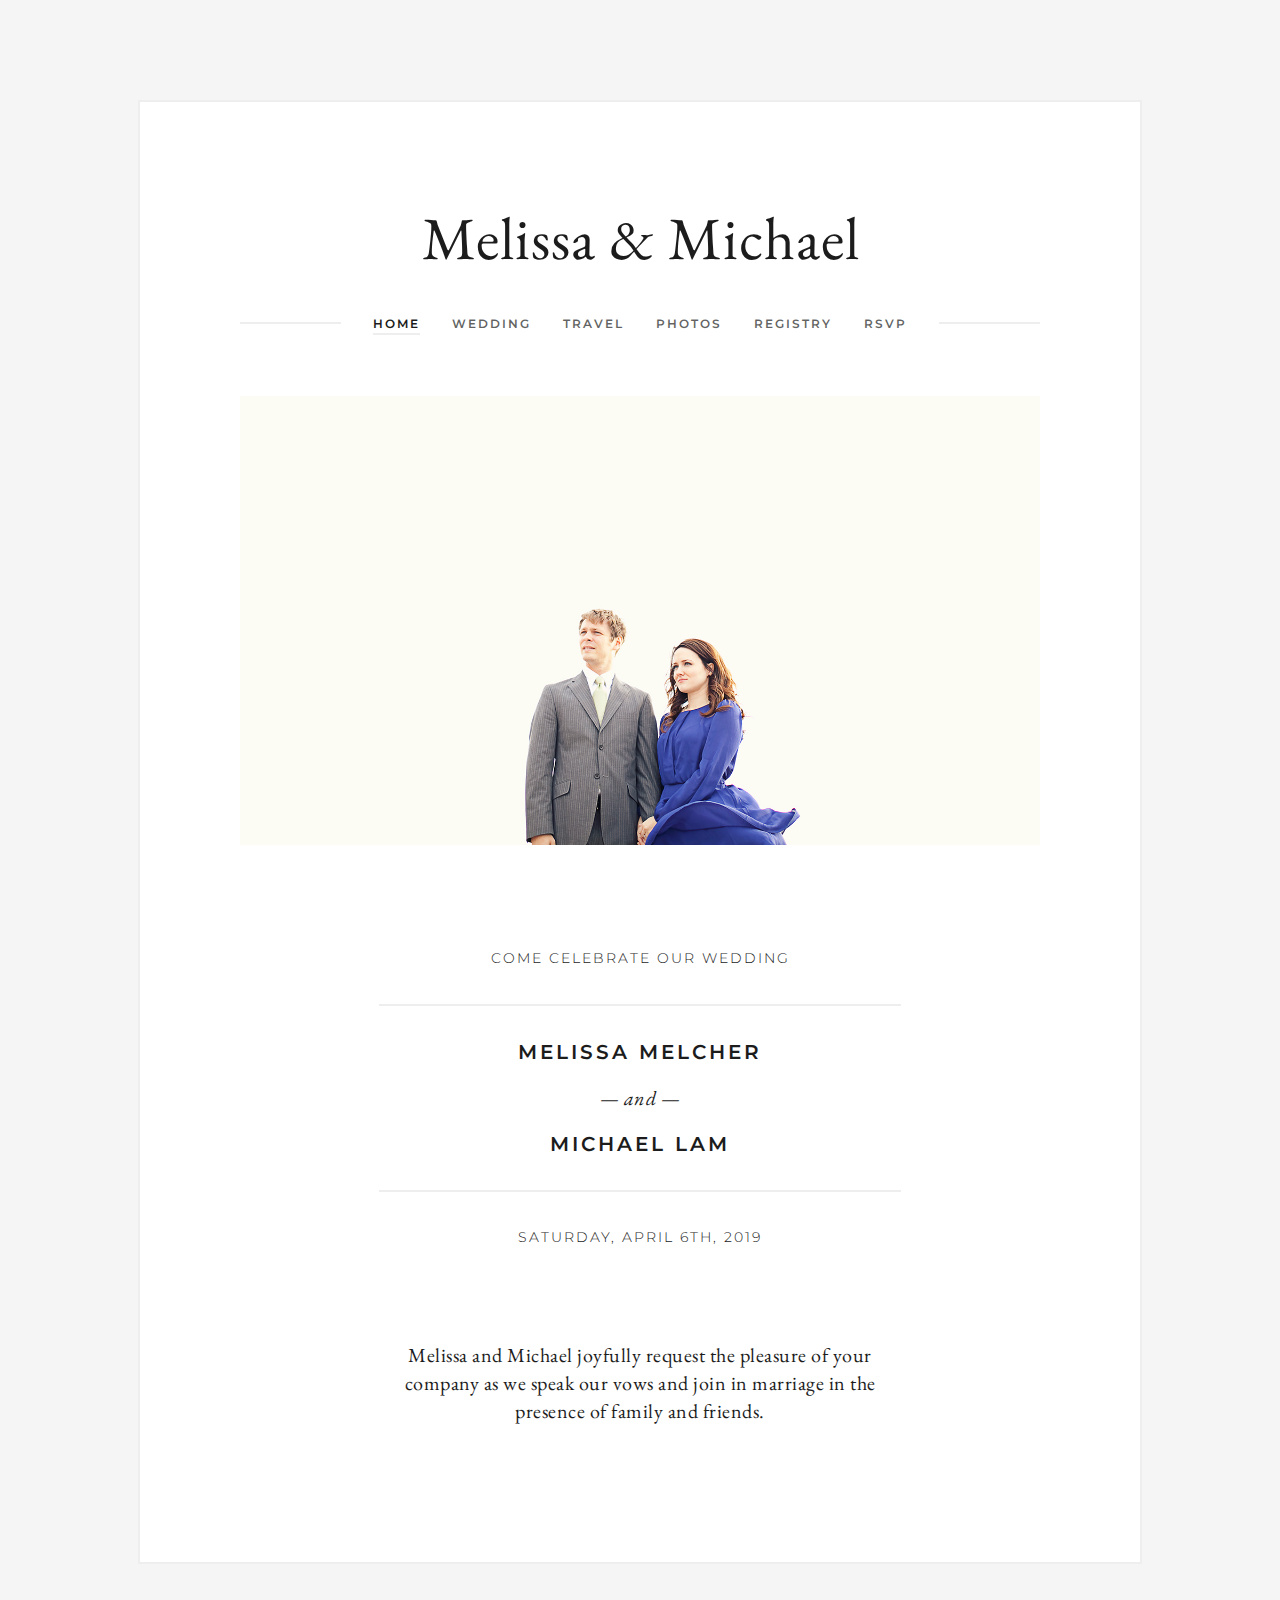
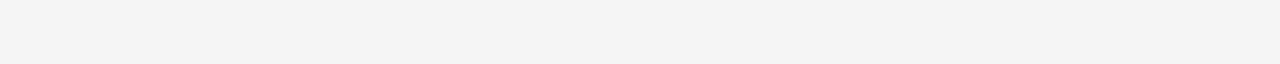
==== index.html @ 939e951b "rm footer" ====
<!doctype html>
<html xmlns:og="http://opengraphprotocol.org/schema/" xmlns:fb="http://www.facebook.com/2008/fbml" xmlns:website="http://ogp.me/ns/website" lang="en-US" itemscope itemtype="http://schema.org/WebPage" >

<head>
  <meta http-equiv="X-UA-Compatible" content="IE=edge,chrome=1">

  <meta name="viewport" content="initial-scale=1">

  <!-- This is Squarespace. -->
  <!-- julia-demo -->
  <base href="">
  <meta charset="utf-8" />
  <title>Melissa &amp; Michael</title>
  <link rel="shortcut icon" type="image/x-icon" href="https://static.squarespace.com/universal/default-favicon.ico" />
  <meta property="og:site_name" content="Melissa &amp; Michael" />
  <meta property="og:title" content="Melissa &amp; Michael" />
  <meta property="og:url" content="michaelmelissawedding.com" />
  <meta property="og:type" content="website" />
  <meta itemprop="name" content="Melissa &amp; Michael" />
  <meta itemprop="url" content="michaelmelissawedding.com" />
  <meta name="twitter:title" content="Melissa &amp; Michael" />
  <meta name="twitter:url" content="michaelmelissawedding.com" />
  <meta name="twitter:card" content="summary" />
  <meta name="description" content="" />
  <link href="https://fonts.googleapis.com/css?family=EB+Garamond|Montserrat" rel="stylesheet">
  <link href="https://fonts.googleapis.com/css?family=Varela+Round" rel="stylesheet">
  <link rel="stylesheet" type="text/css" href="css/julia-styles.css" />
  <link rel="stylesheet" type="text/css" href="css/style.css" />
</head>

<body class="show-products-category-navigation   page-borders-thick canvas-style-normal  header-subtitle-none banner-alignment-center blog-layout-center project-layout-left-sidebar thumbnails-on-open-page-show-all social-icon-style-round hide-social-icons hide-info-footer hide-page-banner hide-page-title hide-page-title-underline  hide-article-author    event-thumbnails event-thumbnail-size-32-standard event-date-label event-date-label-time event-list-show-cats event-list-date event-list-time event-list-address   event-icalgcal-links  event-excerpts  event-item-back-link    product-list-titles-under product-list-alignment-center product-item-size-32-standard  product-gallery-size-11-square product-gallery-auto-crop show-product-price show-product-item-nav product-social-sharing newsletter-style-dark  opentable-style-light small-button-style-outline small-button-shape-square medium-button-style-solid medium-button-shape-square large-button-style-solid large-button-shape-square image-block-poster-text-alignment-center image-block-card-dynamic-font-sizing image-block-card-content-position-center image-block-card-text-alignment-left image-block-overlap-dynamic-font-sizing image-block-overlap-content-position-center image-block-overlap-text-alignment-left image-block-collage-dynamic-font-sizing image-block-collage-content-position-top image-block-collage-text-alignment-left image-block-stack-dynamic-font-sizing image-block-stack-text-alignment-left button-style-solid button-corner-style-square tweak-product-quick-view-button-style-floating tweak-product-quick-view-button-position-bottom tweak-product-quick-view-lightbox-excerpt-display-truncate tweak-product-quick-view-lightbox-show-arrows tweak-product-quick-view-lightbox-show-close-button tweak-product-quick-view-lightbox-controls-weight-light native-currency-code-usd collection-53dbbcb1e4b067cbb1f60e31 collection-type-page collection-layout-default homepage mobile-style-available site-title" id="collection-53dbbcb1e4b067cbb1f60e31">

  <div id="canvas">
    <div id="mobileNav" class="">
      <div class="wrapper">
        <nav class="main-nav mobileNav">
          <ul>

            <li class="page-collection active-link"><a href="/">Home</a></li>

            <li class="page-collection"><a href="wedding">Wedding</a></li>

            <li class="page-collection"><a href="/">Travel</a></li>

            <li class="page-collection"><a href="/">Photos</a></li>

            <li class="page-collection"><a href="/">Registry</a></li>

            <li class="page-collection"><a href="rsvp">RSVP</a></li>
            
            </ul>
        </nav>
      </div>
    </div>
    <div id="mobileMenuLink"><a>Menu</a></div>

    <header id="header" class="clear">

      <div id="upper-logo">
        <h1 class="logo" data-content-field="site-title">
          <a href="/">Melissa & Michael</a>
        </h1>
      </div>
      
     
      
      <div class="site-tag-line"></div>

      <!-- <div class="custom-info">
        <div class="sqs-layout sqs-grid-12 columns-12" data-layout-label="Header Subtitle: Custom Content" data-type="block-field" data-updated-on="1381761023501" id="customInfoBlock"><div class="row sqs-row"><div class="col sqs-col-12 span-12"><div class="sqs-block html-block sqs-block-html" data-block-type="2" id="block-81eee4bbda3d9efd0834"><div class="sqs-block-content"><p class="text-align-center">Your Custom Text Here</p></div></div></div></div></div>
      </div> -->

      <div id="lower-logo">
        <h1 class="logo" data-content-field="site-title"><a href="/">Melissa & Michael</a></h1>
      </div>
    
      <div id="topNav">
      <nav class="main-nav" data-content-field="navigation">
        <ul>
          <li class="page-collection active-link"><a href="/">Home</a></li>

          <li class="page-collection"><a href="wedding">Wedding</a></li>

          <li class="page-collection"><a href="/">Travel</a></li>

          <li class="page-collection"><a href="/">Photos</a></li>

          <li class="page-collection"><a href="/">Registry</a></li>

          <li class="page-collection"><a href="rsvp">RSVP</a></li>
        </ul>
      <div class="page-divider"></div>
      </nav>
      </div>

    </header>

    <div class="page-divider top-divider"></div>

    <!-- // page image or divider -->
    <section id="page" class="clear" role="main" data-content-field="main-content" data-collection-id="53dbbcb1e4b067cbb1f60e31" data-collection-id="53dbbcb1e4b067cbb1f60e31" data-edit-main-image="Banner" >

    <!-- // CATEGORY NAV -->
    <div class="sqs-layout sqs-grid-12 columns-12" data-type="page" data-updated-on="1452722625325" id="page-53dbbcb1e4b067cbb1f60e31">
      <div class="row sqs-row">
        <div class="col sqs-col-12 span-12">
          <div class="sqs-block image-block sqs-block-image" data-block-type="5" id="block-yui_3_17_2_1_1406913102698_269500">
            <div class="sqs-block-content"> 
              <div class="image-block-outer-wrapper layout-caption-below    design-layout-inline">    
                <div class="intrinsic" style="max-width:100%;">
                  <div style="padding-bottom:56.19999694824219%;" class="image-block-wrapper has-aspect-ratio" data-description="">
                    <img src="assets/home.jpg"  alt="home.jpg" />
                  </div>
                </div>
              </div>
            </div>
          </div>
    <div class="sqs-block spacer-block sqs-block-spacer sized vsize-1" data-block-type="21" id="block-yui_3_17_2_1_1406913102698_284007">
      <div class="sqs-block-content">&nbsp;</div>
    </div>
</div>
</div>
<div class="row sqs-row">
  <div class="col sqs-col-2 span-2">
    <div class="sqs-block spacer-block sqs-block-spacer sized vsize-1" data-block-type="21" id="block-yui_3_17_2_1_1406913102698_275859">
      <div class="sqs-block-content">&nbsp;</div>
    </div>
  </div>
  <div class="col sqs-col-8 span-8">
    <div class="sqs-block html-block sqs-block-html" data-block-type="2" id="block-yui_3_17_2_1_1406913102698_132385">
      <div class="sqs-block-content">
        <h3 class="text-align-center">Come celebrate our wedding</h3>
      </div>
    </div>
    <div class="sqs-block horizontalrule-block sqs-block-horizontalrule" data-block-type="47" id="block-yui_3_17_2_1_1406913102698_129455">
      <div class="sqs-block-content"><hr />
      </div>
    </div>
    <div class="sqs-block html-block sqs-block-html" data-block-type="2" id="block-521fc2bfe4bcda771258">
      <div class="sqs-block-content">
        <h1 class="text-align-center">Melissa Melcher</h1>
        <h2 class="text-align-center">—&nbsp;<em>and</em>&nbsp;—</h2>
        <h1 class="text-align-center">Michael Lam</h1>
      </div>
    </div>
    <div class="sqs-block horizontalrule-block sqs-block-horizontalrule" data-block-type="47" id="block-yui_3_17_2_1_1406913102698_129914">
      <div class="sqs-block-content"><hr />
      </div>
    </div>
    <div class="sqs-block html-block sqs-block-html" data-block-type="2" id="block-yui_3_17_2_1_1406913102698_210596">
      <div class="sqs-block-content">
        <h3 class="text-align-center">Saturday, April 6th, 2019</h3>
      </div>
    </div>
    <div class="sqs-block spacer-block sqs-block-spacer" data-aspect-ratio="5.057471264367816" data-block-type="21" id="block-yui_3_17_2_1_1407273714484_50771">
      <div class="sqs-block-content">&nbsp;</div>
    </div>
    <div class="sqs-block html-block sqs-block-html" data-block-type="2" id="block-yui_3_17_2_1_1407273714484_50873">
      <div class="sqs-block-content">
        <h2 class="text-align-center">
          Melissa and Michael joyfully request the pleasure of your company as we speak our vows and join in marriage in the presence of family and friends.
        </h2>
        </div>
      </div>
      <div class="sqs-block spacer-block sqs-block-spacer sized vsize-1" data-block-type="21" id="block-yui_3_17_2_1_1407277285300_27898">
        <div class="sqs-block-content">&nbsp;</div>
      </div>
    </div>
    <div class="col sqs-col-2 span-2">
      <div class="sqs-block spacer-block sqs-block-spacer sized vsize-1" data-block-type="21" id="block-yui_3_17_2_1_1406913102698_278275">
        <div class="sqs-block-content">&nbsp;</div>
      </div>
    </div>
  </div>
</div>
</section>

    <div class="sqs-layout sqs-grid-12 columns-12 empty" data-layout-label="Home Footer Content" data-type="block-field" id="collection-53dbbcb1e4b067cbb1f60e31"><div class="row sqs-row"><div class="col sqs-col-12 span-12"></div></div></div>

    <!-- <div class="page-divider bottom-divider"></div> -->

    <div class="info-footer-wrapper clear">
      <div class="info-footer">
      <div class="sqs-layout sqs-grid-12 columns-12 empty" data-layout-label="Info Footer Content" data-type="block-field" data-updated-on="1406913522646" id="infoFooterBlock"><div class="row sqs-row"><div class="col sqs-col-12 span-12"></div></div></div>
      
        
      
      </div>
    </div>

    <!-- <footer id="footer" class="clear">
      <div class="sqs-layout sqs-grid-12 columns-12" data-layout-label="Footer Content" data-type="block-field" data-updated-on="1456896422599" id="footerBlock">
        <div class="row sqs-row"><div class="col sqs-col-12 span-12">
          <div class="sqs-block html-block sqs-block-html" data-block-type="2" id="block-126febe67777dbcbc0b4">
            <div class="sqs-block-content">
              <p class="text-align-center">Powered by <a href="vienvan.com">Eminem</a></p></div></div></div></div></div>
    </footer> -->

  </div>

  <div></div>

  <!-- EU cookie banner code (begin) -->
<!-- <script type="text/javascript" src="https://www.squarespace.com/s/cookie-banner.js"></script> -->
<!-- EU cookie banner code (end)<script type="text/javascript" data-sqs-type="imageloader-bootstrapper">(function() {if(window.ImageLoader) { window.ImageLoader.bootstrap({}, document); }})();</script><script>Squarespace.afterBodyLoad(Y);</script> -->
<script type="text/javascript" src="https://code.jquery.com/jquery-2.1.1.min.js"></script>
<script type="text/javascript" src="js/site-bundle.js"></script>
</body>

</html>
---- css/julia-styles.css ----
@keyframes bounceIn {
    0% {
        opacity: 0;
        transform: scale(.3)
    }

    50% {
        opacity: 1;
        transform: scale(1.05)
    }

    70% {
        transform: scale(.9)
    }

    100% {
        transform: scale(1)
    }
}

@keyframes bounceOut {
    0% {
        transform: scale(1)
    }

    25% {
        transform: scale(.95)
    }

    50% {
        opacity: 1;
        transform: scale(1.1)
    }

    100% {
        opacity: 0;
        transform: scale(.3)
    }
}

@media screen and (max-width: 432px) {
    .mobile-hidden {
        display: none
    }
}

@media screen and (max-width: 432px) {
    .subDesktop-hidden {
        display: none
    }
}

@media screen and (min-width: 433px) {
    .desktop-hidden {
        display: none
    }
}

.sqs-dialog-field.sqs-description,
.sqs-field.sqs-description {
    margin-top: 33px
}

.sqs-dialog-field:not(.sqs-description),
.sqs-field:not(.sqs-description) {
    margin-top: 11px
}

.sqs-dialog-field .sqs-dialog-field-label,
.sqs-field .sqs-dialog-field-label,
.sqs-dialog-field .title,
.sqs-field .title {
    font-weight: 500
}

.sqs-dialog-field .description,
.sqs-field .description {
    color: #797979;
    font-size: 11px
}

.sqs-dialog-field .sqs-labeled-text-hidden,
.sqs-field .sqs-labeled-text-hidden,
.sqs-dialog-field .sqs-select-billing-countries-hidden,
.sqs-field .sqs-select-billing-countries-hidden,
.sqs-dialog-field .sqs-labeled-select-billing-countries-hidden,
.sqs-field .sqs-labeled-select-billing-countries-hidden,
.sqs-dialog-field .sqs-hidden,
.sqs-field .sqs-hidden {
    display: none
}

.sqs-dialog-field .sqs-sessionlist,
.sqs-field .sqs-sessionlist {
    padding: 0
}

.tab-wrapper .sqs-dialog-field {
    margin: 22px 0
}

.tab-wrapper .yui3-upsellpill {
    margin-top: 44px;
    margin-bottom: 0
}

.tab-wrapper .yui3-upsellpill+.sqs-dialog-field {
    margin-top: 0
}

.settings-panel-fields {
    margin-top: 33px
}

.sqs-settings-panel:not(.sqs-store-settings):not(.sqs-settings-commerce-email) .settings-panel-fields>.sqs-dialog-field:last-child {
    margin-bottom: 0
}

.frameless-dialog-wrapper .title-block .title-text {
    font-size: 24px
}

.frameless-dialog-wrapper .tab-wrapper {
    position: absolute;
    padding: 0 33px;
    width: 100% !important;
    box-sizing: border-box
}

.field-textarea {
    box-sizing: border-box;
    position: relative;
    background-color: #fff;
    padding: 11px;
    line-height: 22px;
    height: 44px;
    width: 100%;
    color: #3e3e3e;
    border: none
}

.field-textarea:focus {
    outline: none
}

body.dialog-open .sqs-damask {
    overflow: hidden
}

@media screen and (max-width: 432px) {
    body.dialog-open .sqs-damask {
        position: fixed;
        top: 0;
        bottom: 0;
        left: 0;
        right: 0;
        pointer-events: none
    }
}

.dialog-screen-overlay {
    -webkit-transform: translate3d(0, 0, 0);
    position: fixed;
    left: 0;
    top: 0;
    right: 0;
    bottom: 0;
    z-index: 29999;
    opacity: .5;
    background: #000;
    background: -moz-radial-gradient(center 45deg, circle farthest-corner, rgba(0, 0, 0, .5) 0%, #000 100%) transparent;
    transition: all .2s cubic-bezier(.645, .045, .355, 1)
}

.dialog-screen-overlay.extreme {
    background: #a50000
}

.dialog-screen-overlay.hidden {
    opacity: 0
}

.standard-dialog-wrapper {
    position: absolute !important;
    transform: scale(.97) translate3d(0, 0, 0);
    -webkit-transform: scale(.97) translate3d(0, 0, 0);
    opacity: 0;
    z-index: 30000;
    transition: opacity .2s cubic-bezier(.645, .045, .355, 1), transform .2s cubic-bezier(.645, .045, .355, 1)
}

.standard-dialog-wrapper.visible {
    opacity: 1;
    transform: scale(1) translate3d(0, 0, 0)
}

@media screen and (max-width: 432px) {
    .standard-dialog-wrapper {
        left: 50% !important;
        top: 50% !important;
        transform: translate(-50%, -50%) !important;
        bottom: auto !important;
        max-height: calc(100% - 66px);
        box-sizing: border-box;
        position: fixed !important;
        overflow-y: auto;
        border-radius: 4px
    }
}

@media screen and (max-width: 432px) {
    .standard-dialog-wrapper {
        width: calc(100% - 66px) !important;
        min-width: 254px
    }
}

@media screen and (max-width: 0px) {
    .standard-dialog-wrapper {
        width: 50% !important;
        min-width: 349px
    }
}

.standard-dialog-wrapper .main-container {
    background: #f2f2f2;
    box-shadow: 0 4px 33px rgba(0, 0, 0, .22), 0 0 0 1px rgba(0, 0, 0, .04);
    border-radius: 4px;
    max-height: 100%;
    overflow: hidden
}

@media screen and (max-width: 432px) {
    .standard-dialog-wrapper .main-container {
        width: 100% !important;
        height: 100%;
        overflow-y: hidden
    }
}

.standard-dialog-wrapper [class*=flyout-notch] {
    display: none
}

.standard-dialog-wrapper .title-block {
    position: relative;
    padding-top: 11px
}

.standard-dialog-wrapper .title-block.singleTab {
    border-bottom: 1px solid #e4e4e4;
    padding-bottom: 11px;
    flex-direction: column
}

@media screen and (max-width: 432px) {
    .standard-dialog-wrapper .title-block {
        min-height: 66px;
        box-sizing: border-box;
        display: flex;
        align-items: center;
        justify-content: center;
        flex-wrap: wrap
    }
}

.standard-dialog-wrapper .title-block .text-holder {
    margin: 0 33px
}

@media screen and (max-width: 432px) {
    .standard-dialog-wrapper .title-block .text-holder {
        width: 100%
    }
}

.standard-dialog-wrapper .title-text {
    text-transform: uppercase;
    font-weight: 500;
    letter-spacing: .5px;
    -moz-user-select: none;
    -webkit-user-select: none;
    -ms-user-select: none;
    user-select: none;
    text-align: center
}

.standard-dialog-wrapper .tabbed-header-container {
    width: 100%;
    transition: opacity .1s ease-in-out
}

.standard-dialog-wrapper .tabbed-header-container.hidden {
    opacity: 0
}

.standard-dialog-wrapper .body-block {
    position: relative;
    overflow-x: hidden;
    overflow-y: auto;
    -webkit-overflow-scrolling: touch
}

@media screen and (max-width: 432px) {
    .standard-dialog-wrapper .body-block {
        width: 100% !important;
        box-sizing: border-box;
        height: calc(100% - 110px) !important
    }
}

.standard-dialog-wrapper .body-block>.tab-wrapper {
    position: absolute;
    padding: 0 33px;
    width: 100% !important;
    box-sizing: border-box
}

@media screen and (max-width: 432px) {
    .standard-dialog-wrapper .body-block>.tab-wrapper {
        padding: 0 22px;
        position: relative
    }
}

.standard-dialog-wrapper .body-block>.tab-wrapper.hidden {
    display: none
}

.standard-dialog-wrapper .body-block>.tab-wrapper>.sqs-dialog-field {
    width: 100% !important
}

.standard-dialog-wrapper .controls-block {
    position: relative
}

@media screen and (max-width: 432px) {
    .standard-dialog-wrapper .controls-block {
        position: relative;
        bottom: 0;
        width: 100%
    }
}

.standard-dialog-wrapper .button-holder {
    border-top: 1px solid #e4e4e4;
    display: flex
}

.standard-dialog-wrapper .button-holder:empty {
    border-top: 0
}

.standard-dialog-wrapper .button-holder>* {
    flex: 1;
    display: flex;
    align-items: center;
    justify-content: center;
    border-left: 1px solid #e4e4e4 !important
}

.standard-dialog-wrapper .button-holder>*:first-child {
    border-left: none !important
}

.standard-dialog-wrapper .button-holder input,
.standard-dialog-wrapper .button-holder button {
    background: transparent
}

.standard-dialog-wrapper .button-holder a {
    border-bottom: none
}

.standard-dialog-wrapper .button-holder>* {
    cursor: pointer;
    outline: none;
    background: #f2f2f2;
    padding: 11px;
    text-align: center;
    transition: background-color .1s ease-in-out, opacity .1s ease-in-out;
    line-height: 22px;
    -moz-user-select: none;
    -webkit-user-select: none;
    -ms-user-select: none;
    user-select: none;
    font-family: inherit;
    -webkit-appearance: none;
    -moz-appearance: none;
    appearance: none;
    border-left: 1px solid #e4e4e4 !important;
    min-height: 44px;
    padding: 0
}

.standard-dialog-wrapper .button-holder>*,
.standard-dialog-wrapper .button-holder>*>* {
    color: #3e3e3e !important;
    -webkit-appearance: none;
    border: 0;
    text-transform: uppercase;
    outline: none;
    letter-spacing: .5px;
    font-size: 11px;
    font-weight: 500
}

.standard-dialog-wrapper .button-holder>*:hover {
    background-color: #fff;
    box-shadow: none
}

.standard-dialog-wrapper .button-holder>*.disabled {
    opacity: .3;
    cursor: default
}

.standard-dialog-wrapper .button-holder>*.disabled>* {
    opacity: .5
}

.standard-dialog-wrapper .button-holder>*.disabled:hover {
    background-color: #f2f2f2 !important
}

.standard-dialog-wrapper .button-holder>*.disabled {
    opacity: .5
}

.standard-dialog-wrapper .button-holder>*>* {
    transition: background-color .1s ease-in-out;
    white-space: pre-wrap;
    word-wrap: break-word;
    line-height: normal;
    padding: 0 11px;
    flex: 1;
    display: flex;
    align-items: center;
    justify-content: center;
    align-self: stretch
}

.standard-dialog-wrapper .button-holder>*>*.remove:hover {
    background: #f0523d;
    color: #fff !important
}

.standard-dialog-wrapper .button-holder>*>input,
.standard-dialog-wrapper .button-holder>*>button {
    display: block
}

.standard-dialog-wrapper .button-holder .button-block>input,
.standard-dialog-wrapper .button-holder .cancel-block>a {
    -webkit-hyphens: auto;
    -ms-hyphens: auto;
    hyphens: auto;
    line-height: 20px;
    overflow-wrap: break-word;
    word-wrap: break-word
}

.standard-dialog-wrapper .split-field>.field-wrapper:not(:last-child),
.standard-dialog-wrapper .split-field .stack-field-wrapper:not(:last-child) {
    padding-right: none;
    float: left
}

.standard-dialog-wrapper .split-field {
    margin-top: 33px
}

.standard-dialog-wrapper .split-field>* {
    display: inline-block !important;
    margin-right: 30px;
    margin-top: 0;
    margin-bottom: 0;
    box-sizing: border-box;
    vertical-align: top
}

.standard-dialog-wrapper .split-field+.sqs-dialog-field {
    margin-top: 0
}

.standard-dialog-wrapper .stack-field>:first-child {
    margin-top: 0
}

.standard-dialog-wrapper .stack-field>:last-child {
    margin-bottom: 0
}

.standard-dialog-wrapper .field-wrapper {
    box-sizing: border-box
}

.standard-dialog-wrapper.sqs-node-expander-active .body-block {
    position: static
}

.save-overlay {
    position: absolute;
    top: 0;
    left: 0;
    background: #f2f2f2;
    opacity: 0;
    z-index: 300;
    -moz-user-select: none;
    -webkit-user-select: none;
    -ms-user-select: none;
    user-select: none;
    transition: opacity .1s ease-in-out
}

.save-overlay.visible {
    opacity: .8
}

.flyout-error-message,
.sqs-flyout-error-message {
    padding: 11px 22px;
    z-index: 30010;
    color: #fff;
    background-color: #f0523d;
    max-width: 300px
}

.flyout-error-message a,
.sqs-flyout-error-message a {
    color: #fff
}

.sqs-field-error {
    color: #f0523d;
    font-size: 11px;
    padding: 4px 0
}

.sqs-dialog-field.has-error {
    position: relative
}

.sqs-dialog-field.has-error .error-hover {
    transition: transform .1s ease-in-out;
    transform: translatex(0%);
    position: absolute;
    top: 11px;
    right: 11px;
    background-color: #f0523d;
    color: #fff;
    width: 22px;
    text-align: center;
    padding: 0;
    margin: 0;
    border-radius: 4px
}

.sqs-dialog-field.has-error.error-is-hovering .error-hover {
    transform: translatex(200%)
}

.dialog-text-post-editor .sqs-maps .map-address-fields,
.dialog-event-post-editor .sqs-maps .map-address-fields {
    width: 50%;
    margin-right: 22px
}

.sqs-maps {
    height: auto !important
}

.map-address-fields input {
    box-sizing: border-box;
    position: relative;
    background-color: #fff;
    padding: 11px;
    line-height: 22px;
    height: 44px;
    width: 100%;
    color: #3e3e3e;
    border: none;
    margin-top: 11px
}

.map-address-fields input:focus {
    outline: none
}

.map-address-fields input:first-child {
    margin-top: 0
}

.field-map {
    margin-top: 11px
}

.field-map-inner {
    background: transparent url(/universal/images-v6/dialog/image-field-icon.png?2) 50% 50% no-repeat;
    color: #aaa;
    padding: 100px 20px 20px;
    visibility: hidden
}

.sqs-maps-content .field-wrapper {
    padding: 0
}

.sqs-maps-focused {
    outline: none
}

.sqs-maps-hidden {
    display: none
}

.standard-dialog-wrapper .sqs-maps {
    padding-right: 0
}

.sqs-content-item-editor-panel .sqs-maps .field-map {
    clear: left
}

.social-adder-wrapper .header {
    overflow: hidden
}

.social-adder-wrapper .description {
    display: none
}

.social-adder-wrapper .facebook {
    background-image: url(//static.squarespace.com/universal/images-v6/icons/icon-facebook-16-light.png)
}

.social-adder-wrapper .twitter {
    background-image: url(//static.squarespace.com/universal/images-v6/icons/icon-twitter-16-light.png)
}

.social-adder-wrapper .foursquare {
    background-image: url(//static.squarespace.com/universal/images-v6/icons/icon-foursquare-16-light.png)
}

.social-adder-wrapper .google {
    background-image: url(//static.squarespace.com/universal/images-v6/icons/icon-google-16-light.png)
}

.social-adder-wrapper .tumblr {
    background-image: url(//static.squarespace.com/universal/images-v6/icons/icon-tumblr-16-light.png)
}

.social-adder-wrapper .email {
    background-image: url(//static.squarespace.com/universal/images-v6/icons/icon-email-16-light.png)
}

.social-adder-wrapper .blogger {
    background-image: url(//static.squarespace.com/universal/images-v6/icons/icon-blogger-16-light.png)
}

.social-adder-wrapper .linkedin {
    background-image: url(//static.squarespace.com/universal/images-v6/icons/icon-linkedin-16-light.png)
}

.social-adder-wrapper .reddit {
    background-image: url(//static.squarespace.com/universal/images-v6/icons/icon-reddit-16-light.png)
}

.social-adder-wrapper .stumbleupon {
    background-image: url(//static.squarespace.com/universal/images-v6/icons/icon-stumbleupon-16-light.png)
}

.social-adder-wrapper .soundcloud {
    background-image: url(//static.squarespace.com/universal/images-v6/icons/icon-soundcloud-16-light.png)
}

.social-adder-wrapper .spotify {
    background-image: url(//static.squarespace.com/universal/images-v6/icons/icon-spotify-16-light.png)
}

.social-adder-wrapper .itunes {
    background-image: url(//static.squarespace.com/universal/images-v6/icons/icon-itunes-16-light.png)
}

.social-adder-wrapper .googleplay {
    background-image: url(//static.squarespace.com/universal/images-v6/icons/icon-googleplay-16-light.png)
}

.social-adder-wrapper .social-account {
    opacity: 1;
    position: relative;
    width: 100%;
    float: left;
    text-align: center
}

.social-adder-wrapper .social-account:hover {
    cursor: pointer
}

.social-adder-wrapper .social-account .logo {
    position: relative;
    height: 33px;
    width: 33px;
    background-color: #333;
    float: left;
    background-repeat: no-repeat;
    background-position: center, center;
    opacity: 1;
    transition-duration: .2s
}

.social-adder-wrapper .social-account .logo:hover {
    background-color: #444;
    cursor: pointer;
    transition-duration: .2s
}

.social-adder-wrapper .social-account .username {
    float: left
}

.social-adder-wrapper .social-account .type {
    display: none
}

.social-adder-wrapper .social-account input {
    border: none;
    outline: none;
    background: none;
    width: 200px;
    margin-left: 11px;
    padding-left: 5.5px;
    margin-top: 5.5px
}

.social-adder-wrapper .social-account input::-webkit-input-placeholder,
.social-adder-wrapper .social-account input::-moz-placeholder {
    font-weight: 400
}

.social-adder-wrapper .social-account input:focus,
.social-adder-wrapper .social-account input:hover {
    background: #fff
}

.social-adder-wrapper .social-account .buttons {
    position: absolute;
    top: 0px;
    right: 0px;
    overflow: hidden
}

.social-adder-wrapper .social-account .plus {
    background: transparent url('/universal/images-v6/icons/icon-plus-8-dark.png') center center no-repeat;
    width: 25px;
    height: 30px;
    float: left;
    cursor: pointer;
    opacity: .7;
    transition-duration: .2s
}

@media (-webkit-min-device-pixel-ratio:2),
(-webkit-min-device-pixel-ratio:1.5),
(min-resolution:1.5dppx) {
    .social-adder-wrapper .social-account .plus {
        background-image: url('/universal/images-v6/icons/icon-plus-16-dark.png');
        background-size: 8px
    }
}

.social-adder-wrapper .social-account .plus:hover {
    opacity: 1;
    transition-duration: .2s
}

.social-adder-wrapper .social-account .minus {
    background: transparent url('/universal/images-v6/icons/icon-minus-8-dark.png') center center no-repeat;
    width: 25px;
    height: 30px;
    float: left;
    cursor: pointer;
    opacity: .7;
    transition-duration: .2s
}

@media (-webkit-min-device-pixel-ratio:2),
(-webkit-min-device-pixel-ratio:1.5),
(min-resolution:1.5dppx) {
    .social-adder-wrapper .social-account .minus {
        background-image: url('/universal/images-v6/icons/icon-minus-16-dark.png');
        background-size: 8px
    }
}

.social-adder-wrapper .social-account .minus:hover {
    opacity: 1;
    transition-duration: .2s
}

.social-adder-wrapper .chooser {
    width: 0px;
    border-radius: 3px;
    background-color: #333;
    position: absolute;
    z-index: 2000000;
    overflow: hidden;
    margin-left: 35px
}

.social-adder-wrapper .chooser .chooser-container {
    height: 5px;
    width: 154px
}

.social-adder-wrapper .chooser .chooser-button {
    float: left;
    opacity: .7;
    cursor: pointer;
    background-repeat: no-repeat;
    background-position: center center;
    height: 30px;
    width: 30px
}

.social-adder-wrapper .chooser .chooser-button:hover {
    opacity: 1
}

.workflow-flyout {
    position: absolute;
    z-index: 1000000
}

.workflow-flyout-options {
    padding: 11px;
    background: #f2f2f2;
    box-shadow: 0 4px 33px rgba(0, 0, 0, .22), 0 0 0 1px rgba(0, 0, 0, .04);
    border-radius: 4px;
    overflow: hidden
}

.workflow-flyout-options .flyout-title {
    font-weight: 500
}

.workflow-flyout-options>input {
    padding: 5.5px;
    box-sizing: border-box;
    width: 100%
}

.workflow-flyout .flyout-select-options {
    max-height: 200px;
    overflow-y: scroll
}

.workflow-flyout .flyout-select-options .flyout-option.category {
    cursor: pointer;
    padding: 5.5px;
    margin-bottom: 1px
}

.workflow-flyout .flyout-select-options .flyout-option.category:hover {
    background-color: rgba(0, 0, 0, .025)
}

.workflow-flyout .flyout-select-options .flyout-option.category.active,
.workflow-flyout .flyout-select-options .flyout-option.category.selected {
    background-color: rgba(0, 0, 0, .045)
}

.workflow-flyout .flyout-select-options .flyout-option.add {
    padding: 5.5px;
    background-color: #3e3e3e;
    color: #fff;
    text-align: center;
    cursor: pointer
}

.workflow-flyout .flyout-select-options .flyout-option.add:hover {
    background: #000
}

.workflow-flyout .flyout-select-options .flyout-option.add input {
    padding-left: 5.5px;
    color: #3e3e3e;
    width: 100%;
    box-sizing: border-box
}

.workflow-flyout .field-workflow-flyout-option-wrapper {
    cursor: pointer;
    padding: 11px 22px;
    margin-left: -11px;
    margin-right: -11px
}

.workflow-flyout .field-workflow-flyout-option-wrapper:first-child {
    margin-top: -11px
}

.workflow-flyout .field-workflow-flyout-option-wrapper:last-child {
    margin-bottom: -11px
}

.workflow-flyout .field-workflow-flyout-option-wrapper:hover {
    background-color: #e4e4e4
}

.workflow-flyout .field-workflow-flyout-option-wrapper .field-workflow-title {
    font-size: 16px
}

.workflow-flyout .field-workflow-flyout-option-wrapper .field-workflow-description {
    font-size: 11px;
    color: #797979
}

.workflow-flyout-autocomplete {
    background-color: #f2f2f2;
    box-shadow: 0 4px 33px rgba(0, 0, 0, .22), 0 0 0 1px rgba(0, 0, 0, .04)
}

.workflow-flyout-autocomplete .match {
    white-space: nowrap;
    overflow: hidden;
    text-overflow: ellipsis;
    padding: 0 5.5px;
    cursor: pointer
}

.workflow-flyout-autocomplete .match.selected,
.workflow-flyout-autocomplete .match:hover {
    background: #e4e4e4
}

.flyout-calendar .calendar-wrapper,
.sqs-calendar-flyout .calendar-wrapper {
    margin-top: 0
}

.flyout-calendar .time-wrapper,
.sqs-calendar-flyout .time-wrapper {
    margin-bottom: 0
}

.flyout-calendar .flyout-title,
.sqs-calendar-flyout .flyout-title {
    display: none
}

.flyout-calendar .header,
.sqs-calendar-flyout .header {
    position: relative;
    margin-bottom: 22px;
    margin-top: 11px
}

.flyout-calendar .next,
.sqs-calendar-flyout .next,
.flyout-calendar .prev,
.sqs-calendar-flyout .prev {
    position: absolute;
    left: 0;
    top: 0;
    height: 22px;
    width: 22px;
    background: transparent url('/universal/images-v6/damask/chevron-left-dark.png') center center no-repeat;
    cursor: pointer
}

@media (-webkit-min-device-pixel-ratio:2),
(-webkit-min-device-pixel-ratio:1.5),
(min-resolution:1.5dppx) {

    .flyout-calendar .next,
    .sqs-calendar-flyout .next,
    .flyout-calendar .prev,
    .sqs-calendar-flyout .prev {
        background-image: url('/universal/images-v6/damask/chevron-left-dark.png');
        background-size: 16
    }
}

.flyout-calendar .next:hover,
.sqs-calendar-flyout .next:hover,
.flyout-calendar .prev:hover,
.sqs-calendar-flyout .prev:hover {
    opacity: 1
}

.flyout-calendar .next,
.sqs-calendar-flyout .next {
    background-image: url('/universal/images-v6/damask/chevron-right-dark.png')
}

@media (-webkit-min-device-pixel-ratio:2),
(-webkit-min-device-pixel-ratio:1.5),
(min-resolution:1.5dppx) {

    .flyout-calendar .next,
    .sqs-calendar-flyout .next {
        background-image: url('/universal/images-v6/damask/chevron-right-dark.png');
        background-size: 16
    }
}

.flyout-calendar .next,
.sqs-calendar-flyout .next {
    left: auto;
    right: 0
}

.flyout-calendar .month,
.sqs-calendar-flyout .month {
    display: block;
    text-align: center;
    text-transform: uppercase;
    font-weight: 500;
    letter-spacing: .5px
}

.flyout-calendar table,
.sqs-calendar-flyout table {
    width: 100%;
    min-width: 240px;
    text-align: center;
    line-height: 33px
}

.flyout-calendar thead,
.sqs-calendar-flyout thead {
    font-weight: bold
}

.flyout-calendar td,
.sqs-calendar-flyout td {
    width: 14.285714285714285%
}

.flyout-calendar td.fade,
.sqs-calendar-flyout td.fade {
    opacity: .3
}

.flyout-calendar td.active,
.sqs-calendar-flyout td.active {
    cursor: pointer
}

.flyout-calendar td.selected,
.sqs-calendar-flyout td.selected {
    background: #e4e4e4;
    color: #111
}

.flyout-calendar td.active:not(.selected):hover,
.sqs-calendar-flyout td.active:not(.selected):hover {
    background: #e4e4e4
}

.flyout-calendar .body-row:last-child,
.sqs-calendar-flyout .body-row:last-child {
    display: none
}

.flyout-calendar .time-wrapper,
.sqs-calendar-flyout .time-wrapper {
    box-sizing: border-box;
    position: relative;
    background-color: #fff;
    padding: 11px;
    line-height: 22px;
    height: 44px;
    width: 100%;
    color: #3e3e3e;
    border: none;
    text-align: center
}

.flyout-calendar .time-wrapper:focus,
.sqs-calendar-flyout .time-wrapper:focus {
    outline: none
}

.flyout-calendar .time-wrapper-content *,
.sqs-calendar-flyout .time-wrapper-content * {
    font-size: 16px;
    text-align: left
}

.flyout-calendar .time-wrapper input,
.sqs-calendar-flyout .time-wrapper input {
    width: 33px;
    outline: none
}

.flyout-calendar .time-wrapper .hour,
.sqs-calendar-flyout .time-wrapper .hour {
    text-align: right
}

.flyout-calendar .time-wrapper .ampm,
.sqs-calendar-flyout .time-wrapper .ampm {
    width: 27px
}

.flyout-calendar .numeric-display,
.sqs-calendar-flyout .numeric-display {
    display: none
}

.flyout-calendar .duration-display,
.sqs-calendar-flyout .duration-display {
    position: absolute
}

.flyout-calendar .slider-container,
.sqs-calendar-flyout .slider-container {
    margin-left: 88px
}

.flyout-calendar .sqs-slider,
.sqs-calendar-flyout .sqs-slider {
    margin-bottom: 0
}

.tag-field-wrapper {
    display: inline-flex;
    width: 100%;
    overflow-x: hidden
}

.tag-field-wrapper .title {
    letter-spacing: .75px;
    text-transform: uppercase;
    font-size: 10px;
    font-weight: 500
}

.tag-field-wrapper .title:hover {
    cursor: pointer
}

.tag-field-wrapper .field-rhs {
    min-width: 0
}

.tag-field .tag {
    background: #d0d0d0;
    border-radius: 100px;
    padding: 0 5.5px;
    font-size: 9px;
    margin: 2px 1px;
    font-weight: 500;
    line-height: 18px;
    color: #3e3e3e;
    display: inline-block;
    vertical-align: top;
    white-space: nowrap;
    position: relative;
    min-height: 18px;
    min-width: 1px
}

.tag-field .tag .x {
    display: inline-block;
    margin: 0 5.5px;
    cursor: pointer
}

.tag-field .tag:first-child {
    margin-left: 22px
}

.tag-field .tag:first-child:before {
    content: ' ';
    position: absolute;
    left: -27.5px;
    height: 18px
}

.tag-field .tag:first-child:before,
.tag-field-container .dialog-element {
    display: inline-block;
    width: 22px;
    background: transparent url('//static.squarespace.com/universal/images-v6/damask/add-dark.png') center center no-repeat;
    cursor: pointer;
    text-indent: -9999px;
    background-size: 11px !important;
    margin-left: 5.5px;
    margin-right: 5.5px;
    opacity: .5
}

@media (-webkit-min-device-pixel-ratio:2),
(-webkit-min-device-pixel-ratio:1.5),
(min-resolution:1.5dppx) {

    .tag-field .tag:first-child:before,
    .tag-field-container .dialog-element {
        background-image: url('//static.squarespace.com/universal/images-v6/damask/add-dark@2x.png');
        background-size: 16px
    }
}

.tag-field .tag:first-child:before:hover,
.tag-field-container .dialog-element:hover {
    opacity: .76
}

.datetime-picker-field .field-workflow-description {
    cursor: pointer
}

.datetime-picker-field .date {
    border-bottom: 1px solid #797979;
    transition: border-color .1s ease-in-out
}

.datetime-picker-field .date:hover {
    border-color: #3e3e3e
}

.sqs-text-hidden {
    display: none
}

.sqs-text .sqs-input-wrapper {
    margin-top: 5px
}

.sqs-text input {
    box-sizing: border-box;
    position: relative;
    background-color: #fff;
    padding: 11px;
    line-height: 22px;
    height: 44px;
    width: 100%;
    color: #3e3e3e;
    border: none
}

.sqs-text input:focus {
    outline: none
}

.sqs-text.large input {
    font-size: 16px
}

.sqs-text.copy-paste input[type] {
    background: #e4e4e4;
    color: #797979;
    font-style: italic
}

.sqs-text.has-errors input {
    box-shadow: inset 0 0 0 2px #f0523d
}

.sqs-numeric-text-hidden {
    display: none
}

.sqs-url-text .sqs-input-wrapper {
    display: table;
    width: 100%;
    margin-top: 0
}

.sqs-url-text .sqs-input-wrapper-content {
    display: table-row;
    background: #fff
}

.sqs-url-text .prefix {
    display: table-cell;
    padding-left: 11px;
    white-space: nowrap;
    padding-right: 2px;
    width: 1px;
    color: #797979;
    -moz-user-select: none;
    -webkit-user-select: none;
    -ms-user-select: none;
    user-select: none;
    cursor: default;
    vertical-align: middle
}

.sqs-url-text input {
    display: table-cell;
    padding-left: 0;
    background: transparent
}

.sqs-offscreen {
    position: absolute !important;
    overflow: hidden;
    width: 1px !important;
    height: 1px !important;
    left: -9999px;
    top: -9999px
}

.controls-block.button-state-descriptor {
    height: 88px !important
}

.sqs-text.button-state-label input {
    width: 100%;
    text-align: center;
    background: #f2f2f2;
    color: #797979
}
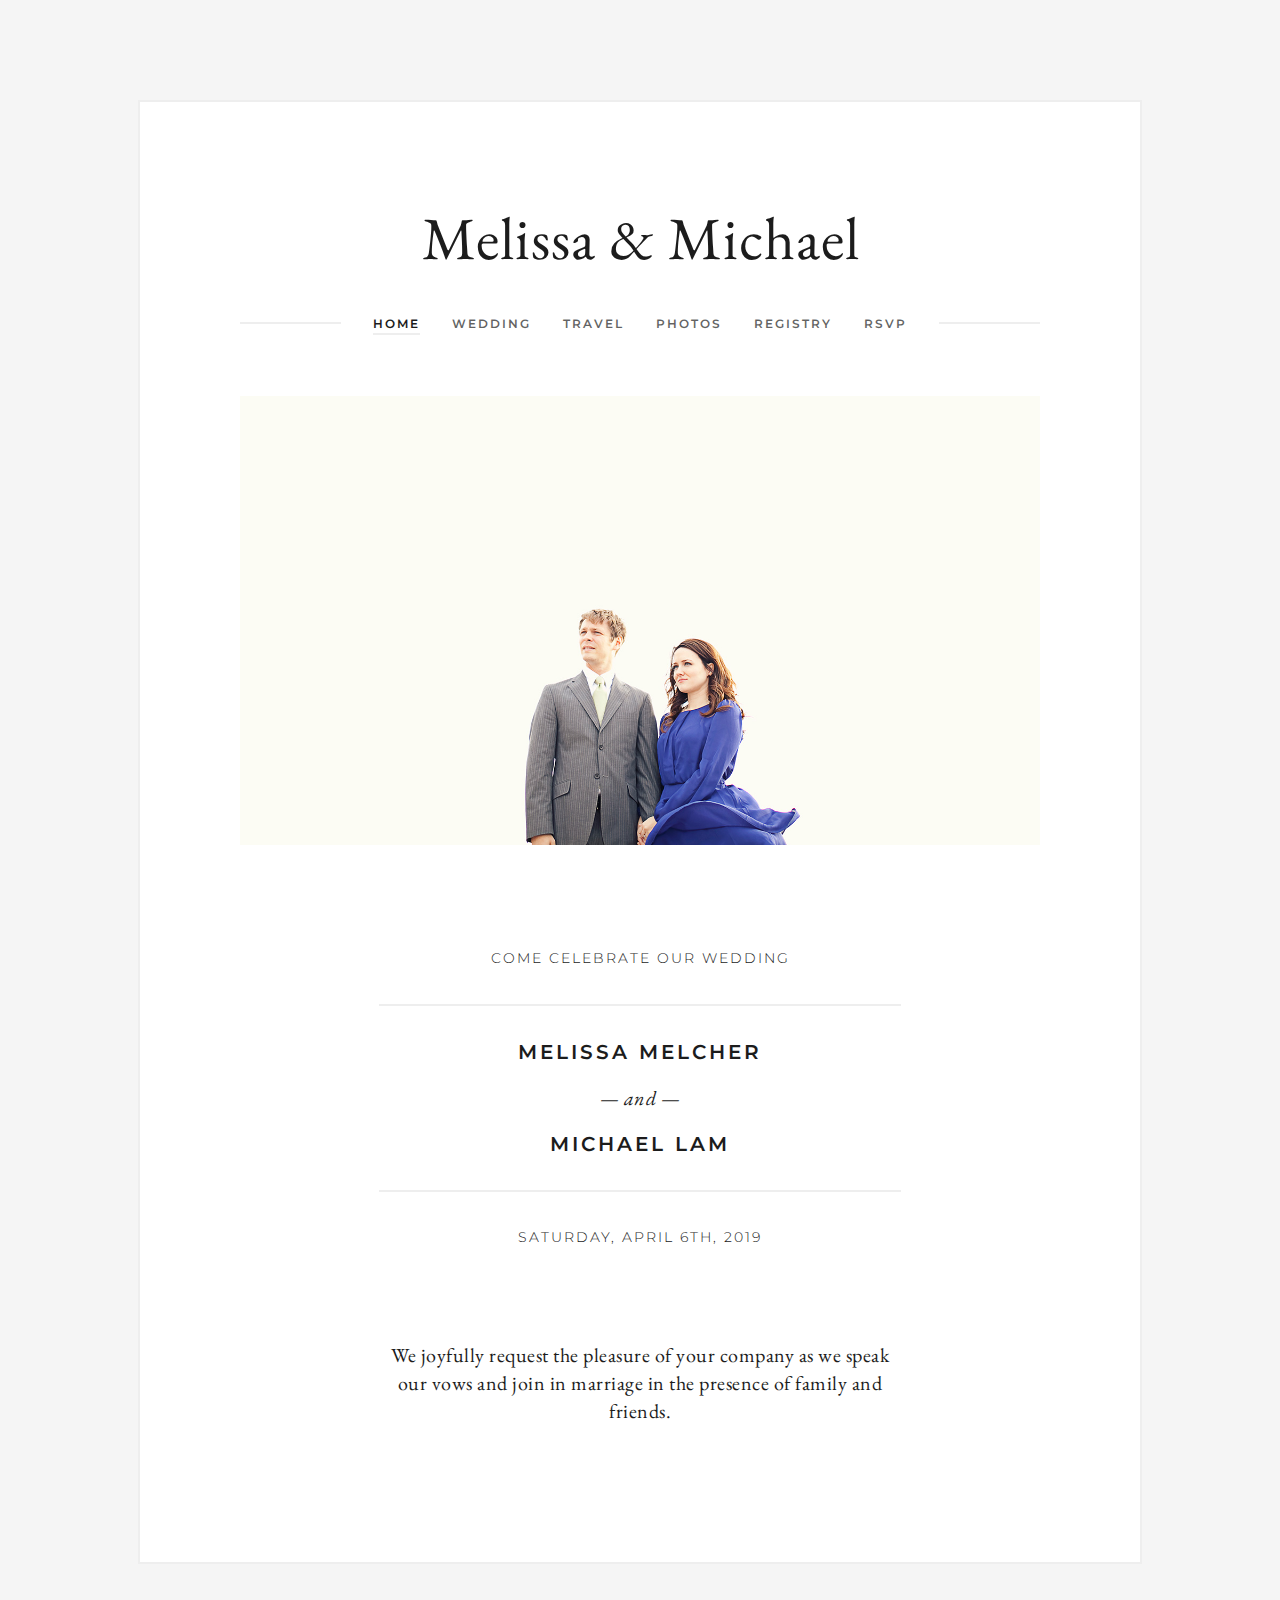
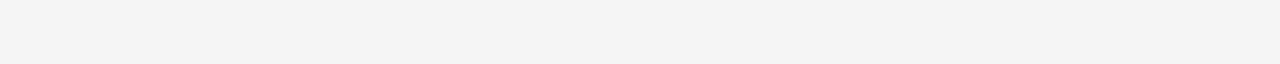
==== commit 92c61f50: "updated photos and travel" ====
--- a/index.html
+++ b/index.html
@@ -40,9 +40,9 @@
 
             <li class="page-collection"><a href="wedding">Wedding</a></li>
 
-            <li class="page-collection"><a href="/">Travel</a></li>
-
-            <li class="page-collection"><a href="/">Photos</a></li>
+            <li class="page-collection"><a href="travel">Travel</a></li>
+
+            <li class="page-collection"><a href="photos">Photos</a></li>
 
             <li class="page-collection"><a href="/">Registry</a></li>
 
@@ -81,9 +81,9 @@
 
           <li class="page-collection"><a href="wedding">Wedding</a></li>
 
-          <li class="page-collection"><a href="/">Travel</a></li>
-
-          <li class="page-collection"><a href="/">Photos</a></li>
+          <li class="page-collection"><a href="travel">Travel</a></li>
+
+          <li class="page-collection"><a href="photos">Photos</a></li>
 
           <li class="page-collection"><a href="/">Registry</a></li>
 
@@ -158,7 +158,7 @@
     <div class="sqs-block html-block sqs-block-html" data-block-type="2" id="block-yui_3_17_2_1_1407273714484_50873">
       <div class="sqs-block-content">
         <h2 class="text-align-center">
-          Melissa and Michael joyfully request the pleasure of your company as we speak our vows and join in marriage in the presence of family and friends.
+          We joyfully request the pleasure of your company as we speak our vows and join in marriage in the presence of family and friends.
         </h2>
         </div>
       </div>
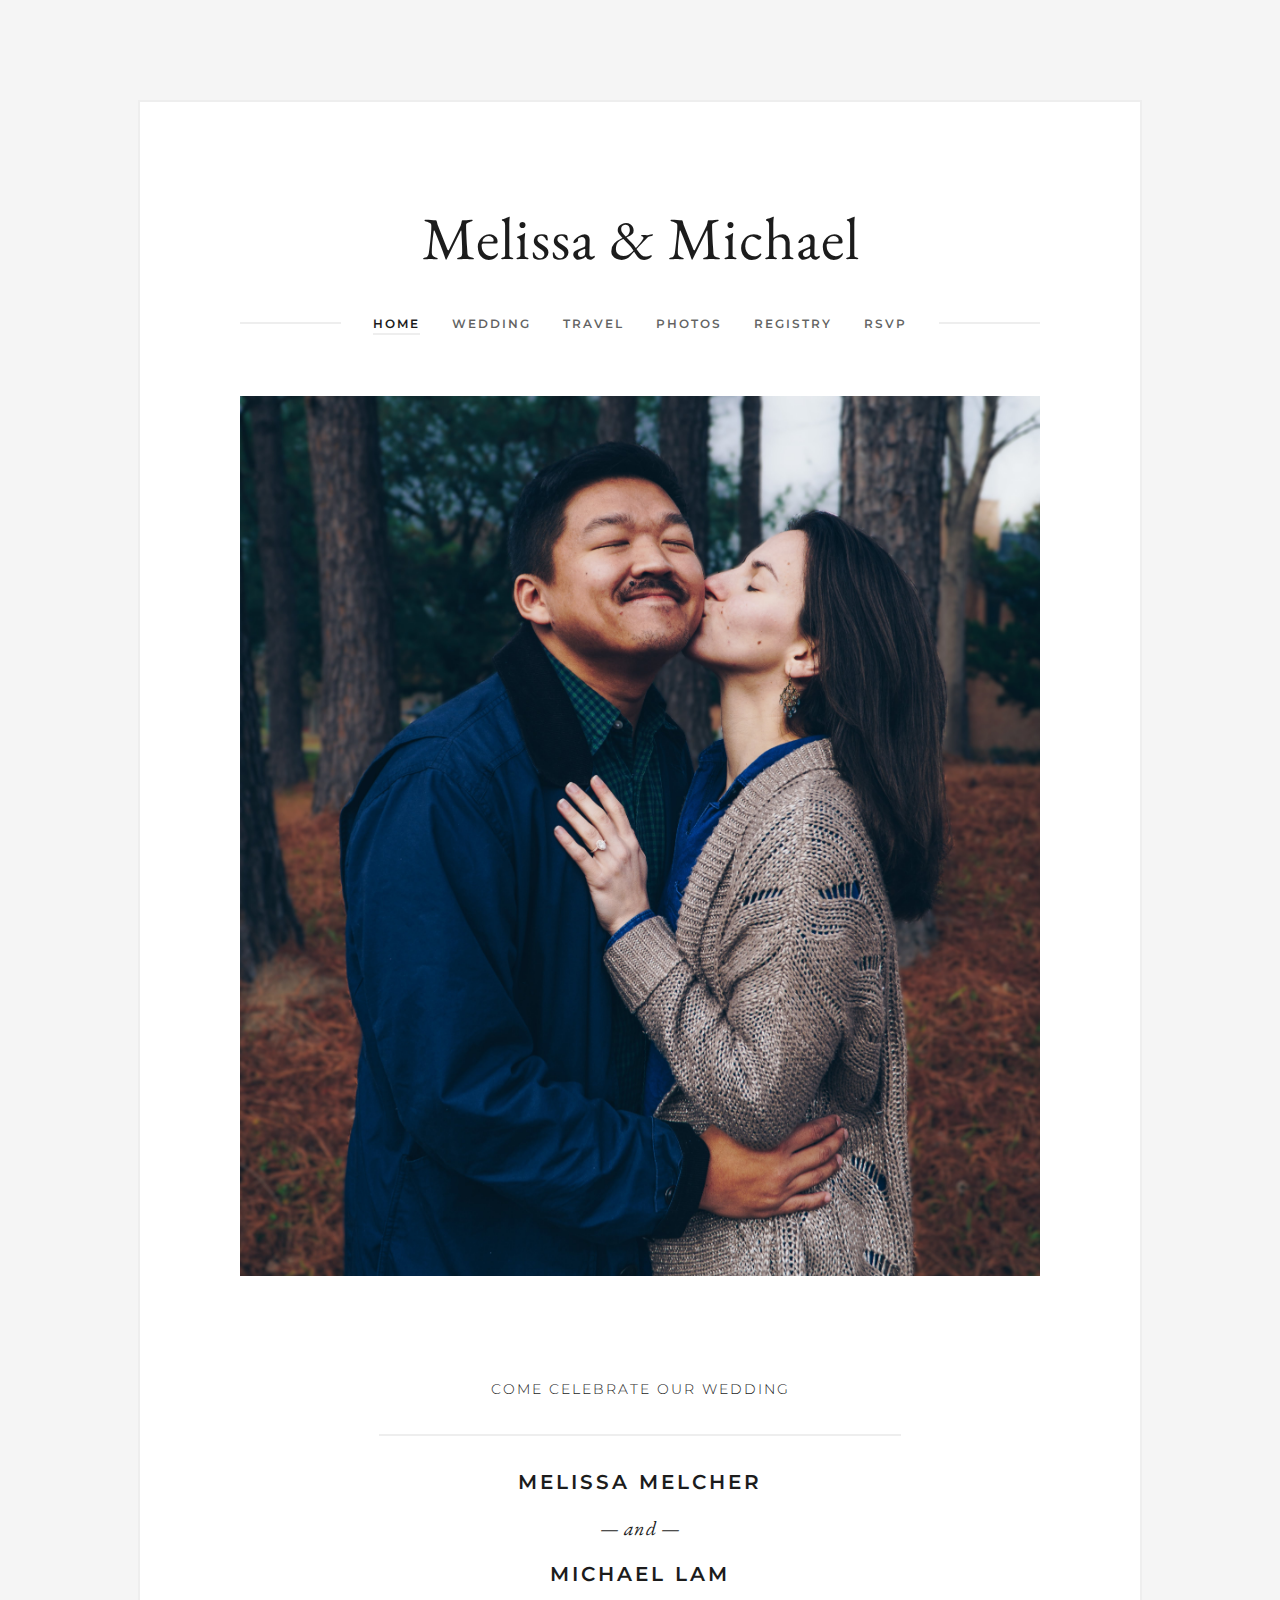
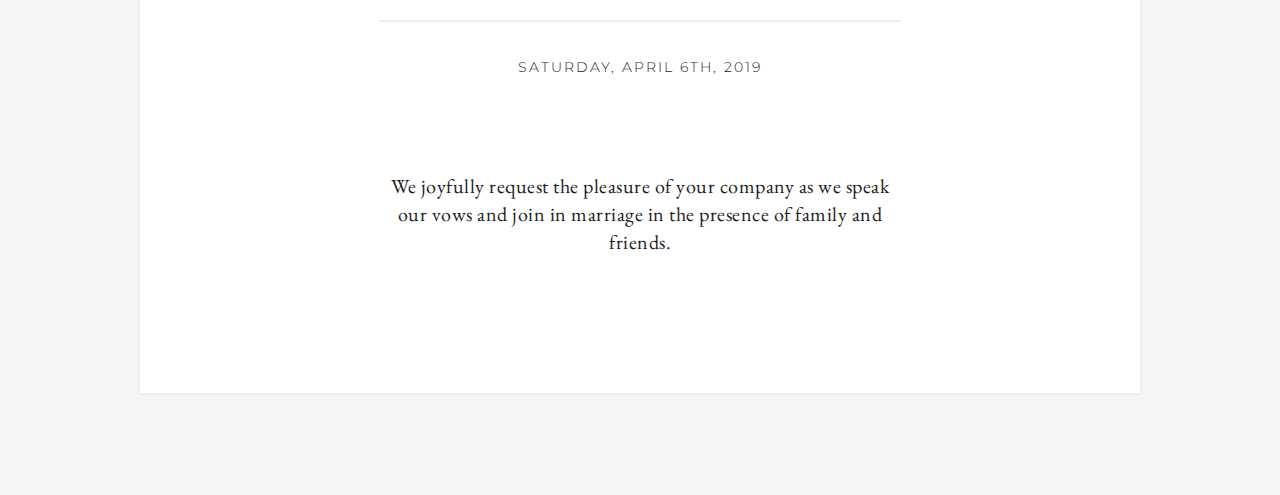
==== commit 89cfe35b: "updated image" ====
--- a/index.html
+++ b/index.html
@@ -11,7 +11,8 @@
   <base href="">
   <meta charset="utf-8" />
   <title>Melissa &amp; Michael</title>
-  <link rel="shortcut icon" type="image/x-icon" href="https://static.squarespace.com/universal/default-favicon.ico" />
+<link rel="shortcut icon" type="image/x-icon" href="assets/icon.png" />
+  <!-- <link rel="shortcut icon" type="image/x-icon" href="https://static.squarespace.com/universal/default-favicon.ico" /> -->
   <meta property="og:site_name" content="Melissa &amp; Michael" />
   <meta property="og:title" content="Melissa &amp; Michael" />
   <meta property="og:url" content="michaelmelissawedding.com" />
@@ -108,7 +109,7 @@
             <div class="sqs-block-content"> 
               <div class="image-block-outer-wrapper layout-caption-below    design-layout-inline">    
                 <div class="intrinsic" style="max-width:100%;">
-                  <div style="padding-bottom:56.19999694824219%;" class="image-block-wrapper has-aspect-ratio" data-description="">
+                  <div style="padding-bottom:110%;" class="image-block-wrapper has-aspect-ratio" data-description="">
                     <img src="assets/home.jpg"  alt="home.jpg" />
                   </div>
                 </div>
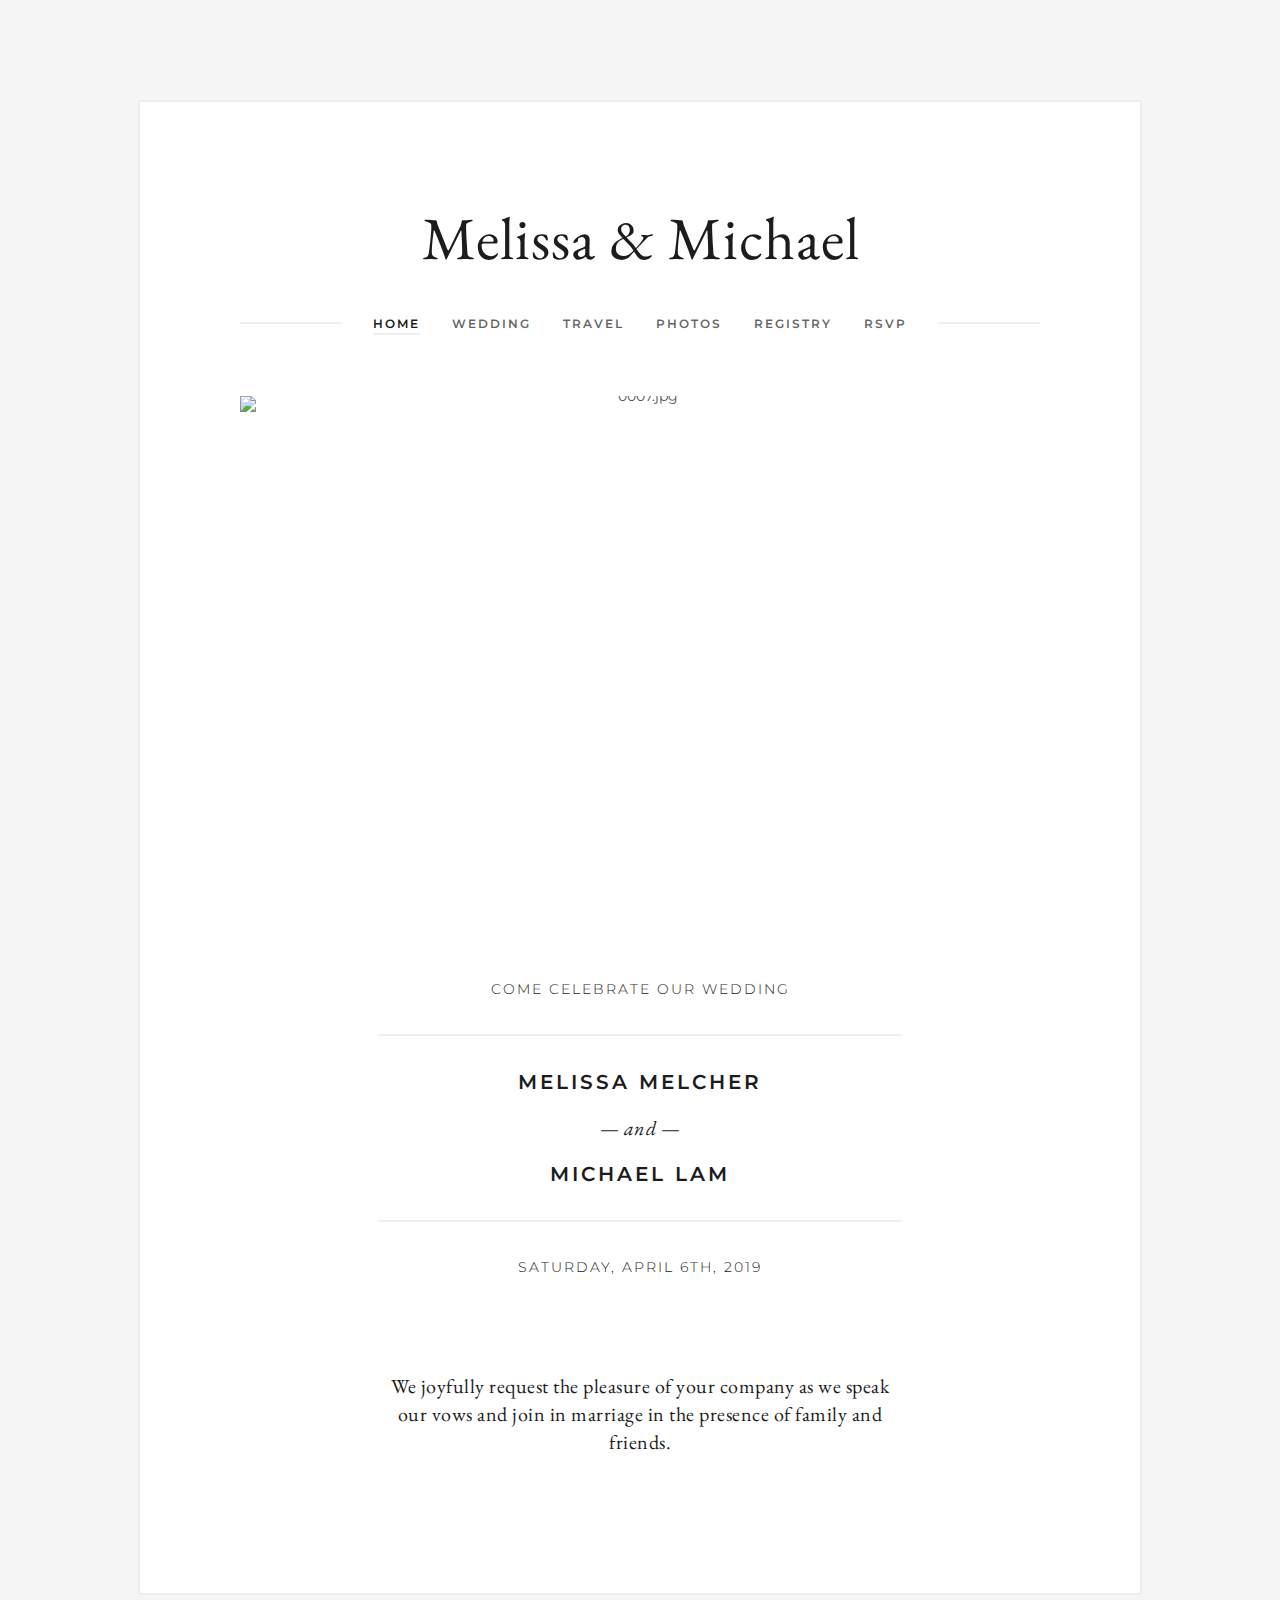
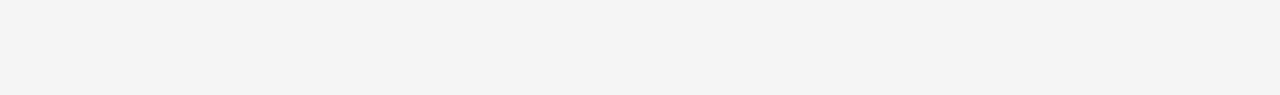
==== commit 01628d6f: "updated everything but photos" ====
--- a/index.html
+++ b/index.html
@@ -45,7 +45,7 @@
 
             <li class="page-collection"><a href="photos">Photos</a></li>
 
-            <li class="page-collection"><a href="/">Registry</a></li>
+            <li class="page-collection"><a href="registry">Registry</a></li>
 
             <li class="page-collection"><a href="rsvp">RSVP</a></li>
             
@@ -86,7 +86,7 @@
 
           <li class="page-collection"><a href="photos">Photos</a></li>
 
-          <li class="page-collection"><a href="/">Registry</a></li>
+          <li class="page-collection"><a href="registry">Registry</a></li>
 
           <li class="page-collection"><a href="rsvp">RSVP</a></li>
         </ul>
@@ -107,10 +107,10 @@
         <div class="col sqs-col-12 span-12">
           <div class="sqs-block image-block sqs-block-image" data-block-type="5" id="block-yui_3_17_2_1_1406913102698_269500">
             <div class="sqs-block-content"> 
-              <div class="image-block-outer-wrapper layout-caption-below    design-layout-inline">    
+              <div class="image-block-outer-wrapper layout-caption-below  design-layout-inline">    
                 <div class="intrinsic" style="max-width:100%;">
-                  <div style="padding-bottom:110%;" class="image-block-wrapper has-aspect-ratio" data-description="">
-                    <img src="assets/home.jpg"  alt="home.jpg" />
+                  <div style="padding-bottom:60%;" class="image-block-wrapper has-aspect-ratio" data-description="">
+                    <img src="assets/images/0007.jpg"  alt="0007.jpg" />
                   </div>
                 </div>
               </div>
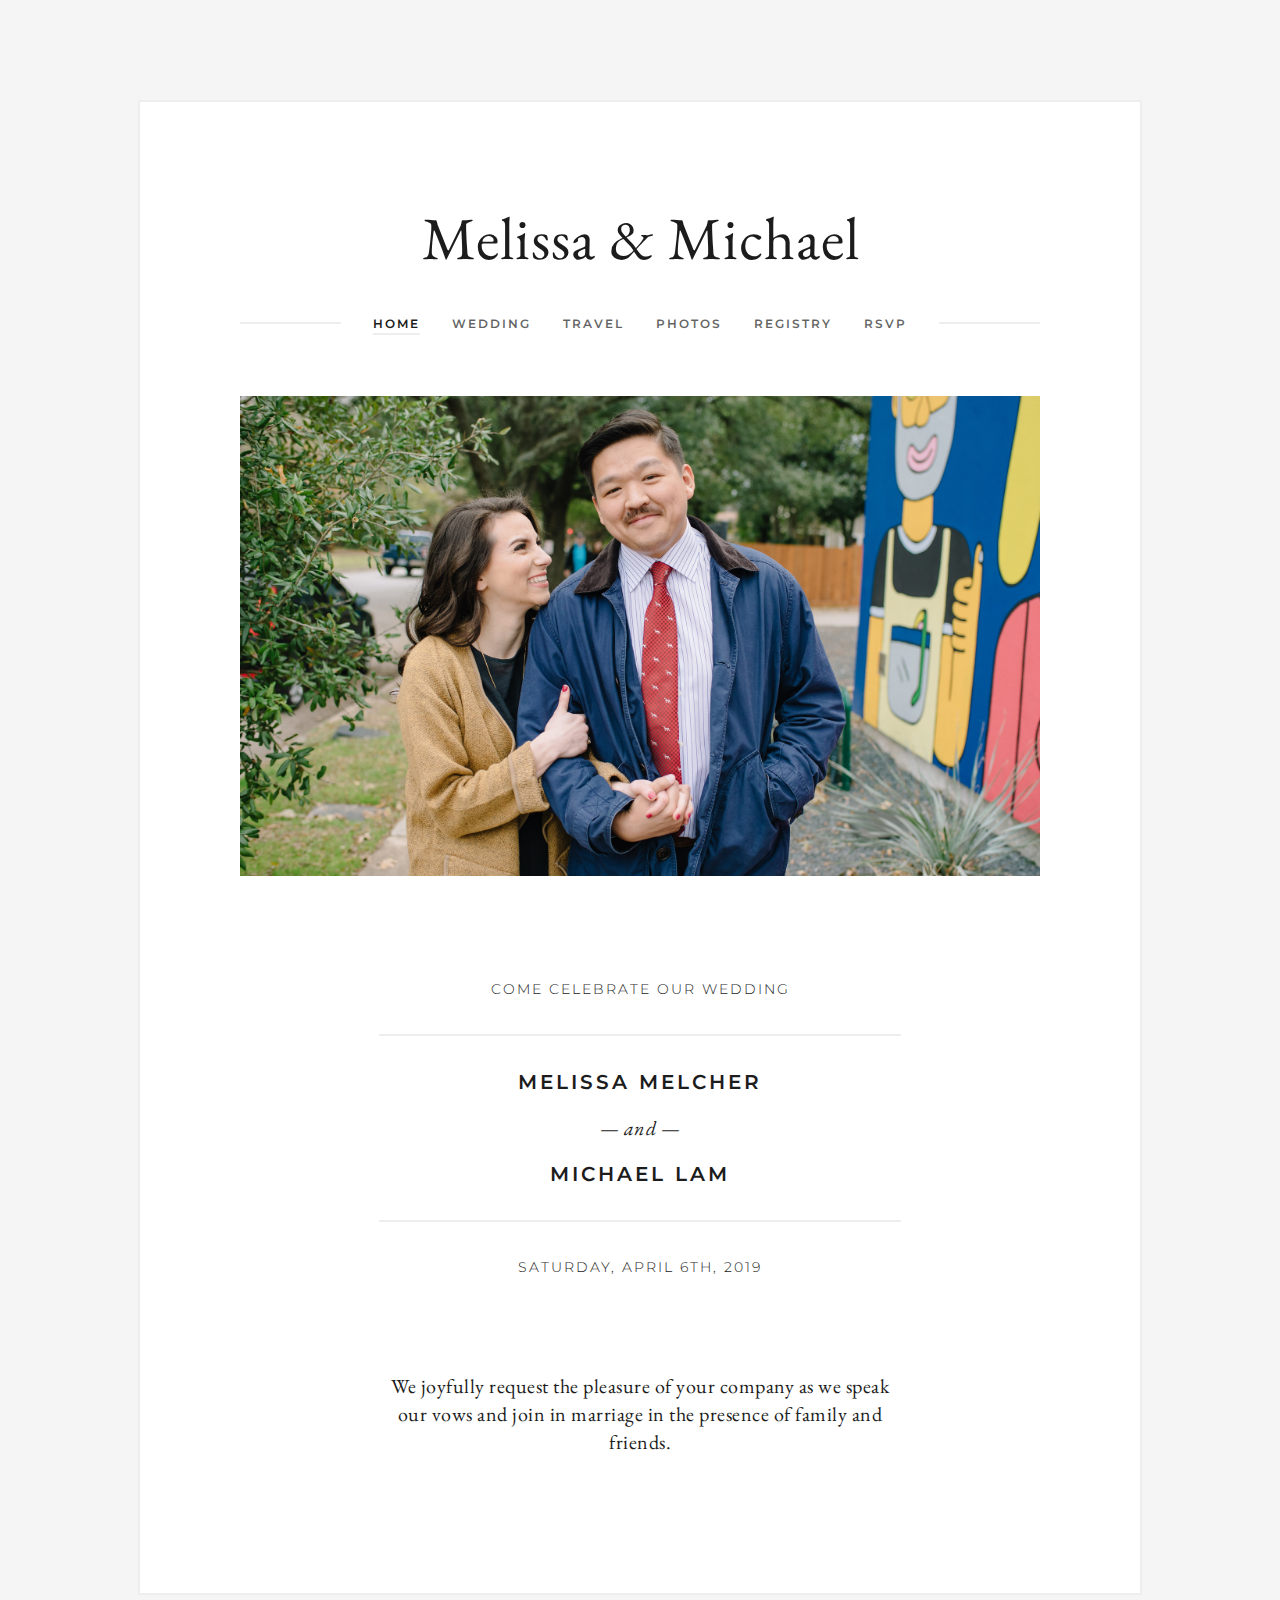
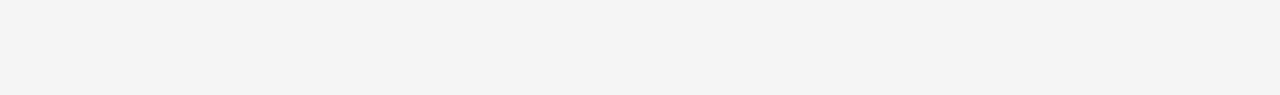
==== commit 8cd6950a: "uploaded photos" ====
--- a/index.html
+++ b/index.html
@@ -11,12 +11,13 @@
   <base href="">
   <meta charset="utf-8" />
   <title>Melissa &amp; Michael</title>
-<link rel="shortcut icon" type="image/x-icon" href="assets/icon.png" />
+<link rel="shortcut icon" type="image/x-icon" href="assets/images/0001.JPG" />
   <!-- <link rel="shortcut icon" type="image/x-icon" href="https://static.squarespace.com/universal/default-favicon.ico" /> -->
   <meta property="og:site_name" content="Melissa &amp; Michael" />
   <meta property="og:title" content="Melissa &amp; Michael" />
   <meta property="og:url" content="michaelmelissawedding.com" />
   <meta property="og:type" content="website" />
+  <meta property="og:image" content="assets/images/0007.JPG" />
   <meta itemprop="name" content="Melissa &amp; Michael" />
   <meta itemprop="url" content="michaelmelissawedding.com" />
   <meta name="twitter:title" content="Melissa &amp; Michael" />
@@ -110,7 +111,7 @@
               <div class="image-block-outer-wrapper layout-caption-below  design-layout-inline">    
                 <div class="intrinsic" style="max-width:100%;">
                   <div style="padding-bottom:60%;" class="image-block-wrapper has-aspect-ratio" data-description="">
-                    <img src="assets/images/0007.jpg"  alt="0007.jpg" />
+                    <img src="assets/images/0007.JPG"  alt="0007.JPG" />
                   </div>
                 </div>
               </div>
